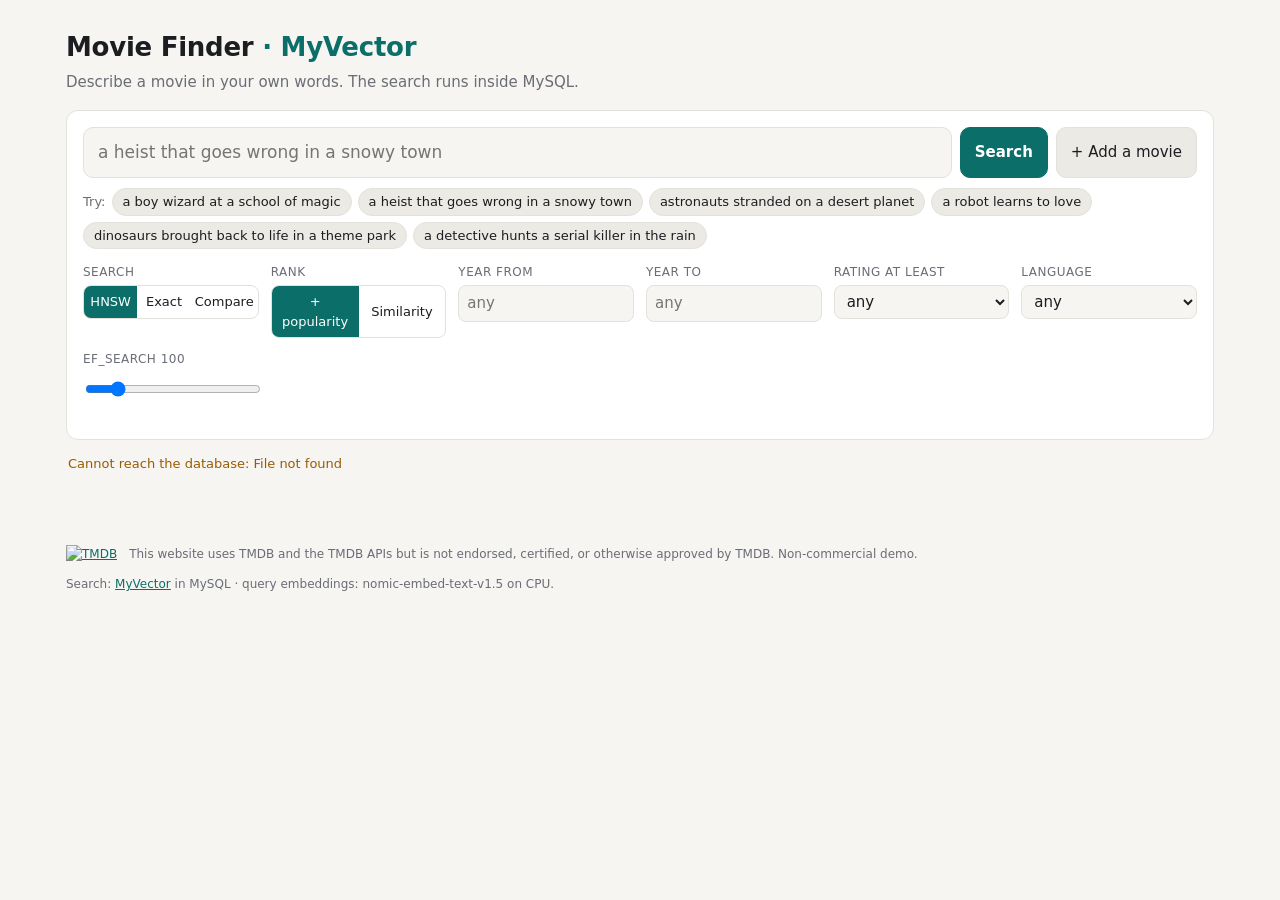
==== examples/movie-finder/app/static/index.html @ 1c7c9b96 "feat(examples): Movie Finder demo app over ~1M TMDB movies A docker compose demo (examples/movie-fin" ====
<!doctype html>
<html lang="en">
<head>
<meta charset="utf-8">
<meta name="viewport" content="width=device-width, initial-scale=1">
<title>MyVector Movie Finder</title>
<style>
  :root {
    --bg: #f6f5f2; --panel: #ffffff; --ink: #1c1d21; --muted: #6a6d76; --line: #e3e1dc;
    --accent: #0b6e69; --accent-ink: #ffffff; --chip: #eceae4; --code: #f1efe9; --warn: #9a5b00;
  }
  @media (prefers-color-scheme: dark) {
    :root {
      --bg: #121317; --panel: #1b1d22; --ink: #e9e8e4; --muted: #9a9ca4; --line: #2c2f36;
      --accent: #3fb6ad; --accent-ink: #0d1413; --chip: #262930; --code: #16181c; --warn: #e0a64a;
    }
  }
  * { box-sizing: border-box; }
  body { margin: 0; background: var(--bg); color: var(--ink);
         font: 15px/1.5 system-ui, -apple-system, "Segoe UI", sans-serif; }
  a { color: var(--accent); }
  header { padding: 28px 16px 8px; max-width: 1180px; margin: 0 auto; }
  h1 { margin: 0; font-size: 26px; letter-spacing: -0.01em; }
  h1 span { color: var(--accent); }
  .sub { color: var(--muted); margin: 4px 0 0; }
  main { max-width: 1180px; margin: 0 auto; padding: 8px 16px 40px; }
  .panel { background: var(--panel); border: 1px solid var(--line); border-radius: 12px; padding: 16px; }
  form.search { display: flex; gap: 8px; flex-wrap: wrap; }
  form.search input[type=text] { flex: 1 1 260px; min-width: 0; font: inherit; font-size: 17px; padding: 12px 14px;
      border: 1px solid var(--line); border-radius: 10px; background: var(--bg); color: var(--ink); }
  button { font: inherit; border: 1px solid var(--line); background: var(--chip); color: var(--ink);
           border-radius: 10px; padding: 8px 14px; cursor: pointer; }
  button.primary { background: var(--accent); color: var(--accent-ink); border-color: var(--accent); font-weight: 600; }
  button:disabled { opacity: .5; cursor: default; }
  .examples { margin-top: 10px; display: flex; flex-wrap: wrap; gap: 6px; align-items: center; color: var(--muted); font-size: 13px; }
  .examples button { font-size: 13px; padding: 3px 10px; border-radius: 999px; }
  .controls { display: grid; grid-template-columns: repeat(auto-fit, minmax(150px, 1fr)); gap: 12px; margin-top: 14px; }
  .controls label { display: block; font-size: 12px; color: var(--muted); margin-bottom: 4px; text-transform: uppercase; letter-spacing: .04em; }
  .controls select, .controls input { width: 100%; font: inherit; padding: 6px 8px; border: 1px solid var(--line);
      border-radius: 8px; background: var(--bg); color: var(--ink); }
  .seg { display: flex; border: 1px solid var(--line); border-radius: 8px; overflow: hidden; }
  .seg button { flex: 1; border: 0; border-radius: 0; padding: 6px 4px; font-size: 13px; background: transparent; }
  .seg button.on { background: var(--accent); color: var(--accent-ink); }
  .genres { display: flex; flex-wrap: wrap; gap: 4px; margin-top: 12px; }
  .genres button { font-size: 12px; padding: 2px 9px; border-radius: 999px; }
  .genres button.on { background: var(--accent); color: var(--accent-ink); border-color: var(--accent); }
  .stats { display: flex; flex-wrap: wrap; gap: 18px; margin: 14px 2px; color: var(--muted); font-size: 13px; }
  .stats b { color: var(--ink); font-variant-numeric: tabular-nums; }
  .why { margin: 0 0 12px; padding: 10px 12px; border-left: 3px solid var(--accent); background: var(--panel); border-radius: 6px; font-size: 14px; }
  .cols { display: grid; gap: 16px; }
  .cols.two { grid-template-columns: minmax(0, 1fr) minmax(0, 1fr); }
  .cols > div { min-width: 0; }
  @media (max-width: 860px) { .cols.two { grid-template-columns: 1fr; } }
  .colhead { display: flex; justify-content: space-between; align-items: baseline; margin: 0 0 8px; }
  .colhead h2 { font-size: 15px; margin: 0; }
  .colhead span { color: var(--muted); font-size: 13px; font-variant-numeric: tabular-nums; }
  .grid { display: grid; grid-template-columns: repeat(auto-fill, minmax(330px, 1fr)); gap: 10px; }
  .cols.two .grid { grid-template-columns: 1fr; }
  .card { display: flex; gap: 12px; background: var(--panel); border: 1px solid var(--line); border-radius: 12px; padding: 10px; }
  .card.hit { outline: 2px solid var(--accent); }
  .card.miss { opacity: .6; }
  .poster { width: 72px; height: 108px; flex: none; border-radius: 6px; background: var(--chip) center/cover no-repeat;
            display: grid; place-items: center; color: var(--muted); font-size: 11px; text-align: center; }
  .card h3 { margin: 0; font-size: 15px; line-height: 1.3; }
  .card .meta { color: var(--muted); font-size: 12px; margin: 2px 0 4px; }
  .card p { margin: 0; font-size: 13px; display: -webkit-box; -webkit-line-clamp: 3; -webkit-box-orient: vertical; overflow: hidden; }
  .card .row { display: flex; gap: 8px; align-items: center; margin-top: 6px; font-size: 12px; }
  .card .row button { font-size: 12px; padding: 2px 8px; }
  .dist { margin-left: auto; color: var(--muted); font-variant-numeric: tabular-nums; }
  details.sql { margin-top: 14px; }
  details.sql summary { cursor: pointer; color: var(--muted); font-size: 13px; }
  pre { background: var(--code); border: 1px solid var(--line); border-radius: 8px; padding: 10px 12px;
        overflow-x: auto; font: 12.5px/1.5 ui-monospace, SFMono-Regular, Menlo, monospace; margin: 8px 0 0; white-space: pre; }
  pre .ms { color: var(--muted); }
  .source { margin: 0 0 12px; font-size: 14px; }
  .empty { color: var(--muted); padding: 20px 4px; }
  .error { color: var(--warn); }
  dialog { border: 1px solid var(--line); border-radius: 14px; background: var(--panel); color: var(--ink); width: min(560px, 92vw); }
  dialog label { display: block; font-size: 12px; color: var(--muted); margin: 10px 0 4px; }
  dialog input, dialog textarea { width: 100%; font: inherit; padding: 8px; border: 1px solid var(--line); border-radius: 8px; background: var(--bg); color: var(--ink); }
  dialog textarea { min-height: 110px; }
  .dlg-actions { display: flex; justify-content: flex-end; gap: 8px; margin-top: 14px; }
  footer { max-width: 1180px; margin: 0 auto; padding: 18px 16px 40px; color: var(--muted); font-size: 12px; display: flex; gap: 12px; align-items: center; flex-wrap: wrap; }
  footer img { height: 14px; }
</style>
</head>
<body>
<header>
  <h1>Movie Finder <span>· MyVector</span></h1>
  <p class="sub" id="sub">Describe a movie in your own words. The search runs inside MySQL.</p>
</header>
<main>
  <section class="panel">
    <form class="search" id="form">
      <input type="text" id="q" placeholder="a heist that goes wrong in a snowy town" autocomplete="off" required minlength="2">
      <button class="primary" id="go">Search</button>
      <button type="button" id="add">+ Add a movie</button>
    </form>
    <div class="examples" id="examples">Try:</div>
    <div class="controls">
      <div><label>Search</label>
        <div class="seg" id="mode">
          <button type="button" data-v="ann" class="on" title="HNSW index (approximate)">HNSW</button>
          <button type="button" data-v="exact" title="Scan every row">Exact</button>
          <button type="button" data-v="compare" title="Run both, measure recall">Compare</button>
        </div></div>
      <div><label>Rank</label>
        <div class="seg" id="rank">
          <button type="button" data-v="popular" class="on" title="Similarity, with a small boost for films many people rated">+ popularity</button>
          <button type="button" data-v="similar" title="Vector distance only">Similarity</button>
        </div></div>
      <div><label for="year_min">Year from</label><input id="year_min" type="number" min="1870" max="2100" placeholder="any"></div>
      <div><label for="year_max">Year to</label><input id="year_max" type="number" min="1870" max="2100" placeholder="any"></div>
      <div><label for="min_rating">Rating at least</label>
        <select id="min_rating"><option value="">any</option><option>6</option><option>7</option><option>8</option></select></div>
      <div><label for="language">Language</label><select id="language"><option value="">any</option></select></div>
      <div><label for="ef">ef_search <span id="efv">100</span></label><input id="ef" type="range" min="10" max="800" step="10" value="100"></div>
    </div>
    <div class="genres" id="genres"></div>
  </section>

  <div class="stats" id="stats"></div>
  <div id="results"></div>
</main>

<dialog id="dlg">
  <form method="dialog" id="addform">
    <h2 style="margin:0 0 4px;font-size:18px">Add a movie</h2>
    <p class="sub" style="margin:0">It is embedded here and INSERTed into MySQL. MyVector's binlog listener adds it to the HNSW index (<code>online=Y</code>), with no rebuild.</p>
    <label for="nt">Title</label><input id="nt" required maxlength="200" placeholder="The Lighthouse Keeper's Cat">
    <label for="ny">Year</label><input id="ny" type="number" min="1870" max="2100" placeholder="2026">
    <label for="no">Plot</label><textarea id="no" required minlength="20" maxlength="2000" placeholder="A ship's cat stranded on a remote lighthouse..."></textarea>
    <div class="dlg-actions"><button value="cancel" formnovalidate>Cancel</button><button class="primary" id="addgo" value="ok">Add and search</button></div>
  </form>
</dialog>

<footer>
  <a href="https://www.themoviedb.org/" target="_blank" rel="noopener"><img alt="TMDB" src="https://www.themoviedb.org/assets/2/v4/logos/v2/blue_short-8e7b30f73a4020692ccca9c88bafe5dcb6f8a62a4c6bc55cd9ba82bb2cd95f6c.svg"></a>
  <span>This website uses TMDB and the TMDB APIs but is not endorsed, certified, or otherwise approved by TMDB. Non-commercial demo.</span>
  <span>Search: <a href="https://github.com/askdba/myvector" target="_blank" rel="noopener">MyVector</a> in MySQL · query embeddings: nomic-embed-text-v1.5 on CPU.</span>
</footer>

<script>
const $ = (id) => document.getElementById(id);
const EXAMPLES = [
  "a boy wizard at a school of magic",
  "a heist that goes wrong in a snowy town",
  "astronauts stranded on a desert planet",
  "a robot learns to love",
  "dinosaurs brought back to life in a theme park",
  "a detective hunts a serial killer in the rain",
];
const state = { mode: "ann", rank: "popular", genres: new Set(), last: null, highlight: null, meta: null };
const esc = (s) => String(s ?? "").replace(/[&<>"']/g, (c) => ({ "&": "&amp;", "<": "&lt;", ">": "&gt;", '"': "&quot;", "'": "&#39;" }[c]));
const fmt = (n) => Number(n).toLocaleString();
const ms = (x) => x < 10 ? x.toFixed(1) + " ms" : Math.round(x) + " ms";

async function api(path, opts) {
  const r = await fetch(path, opts);
  const body = await r.json().catch(() => ({}));
  if (!r.ok) throw new Error(body.detail ? (typeof body.detail === "string" ? body.detail : JSON.stringify(body.detail)) : r.statusText);
  return body;
}

function params() {
  const p = new URLSearchParams({ k: 10, ef: $("ef").value, mode: state.mode, rank: state.rank });
  for (const g of state.genres) p.append("genres", g);
  for (const id of ["year_min", "year_max", "min_rating", "language"]) if ($(id).value) p.set(id, $(id).value);
  return p;
}

function card(m, cls = "") {
  const poster = m.poster_path ? `style="background-image:url('https://image.tmdb.org/t/p/w185${esc(m.poster_path)}')"` : "";
  const meta = [m.year, m.genres, m.vote_count ? `★ ${m.vote_average?.toFixed(1)} (${fmt(m.vote_count)})` : null, m.language].filter(Boolean).join(" · ");
  return `<div class="card ${cls}">
    <div class="poster" ${poster}>${m.poster_path ? "" : "no poster"}</div>
    <div style="min-width:0;flex:1">
      <h3>${esc(m.title)}</h3><div class="meta">${esc(meta)}</div>
      <p>${esc(m.overview)}</p>
      <div class="row"><button data-like="${m.id}">More like this</button>
        ${m.distance != null ? `<span class="dist">distance ${m.distance.toFixed(4)}</span>` : ""}</div>
    </div></div>`;
}

function sqlBlock(steps) {
  return steps.map((s) => typeof s === "string" ? esc(s)
    : `${esc(s.sql)}${s.note ? `\n<span class="ms">-- ${esc(s.note)}</span>` : ""}${s.ms ? `\n<span class="ms">-- ${ms(s.ms)}</span>` : ""}`).join("\n\n");
}

function column(title, part, cmpIds) {
  const rows = part.rows.map((m) => card(m, m.id === state.highlight ? "hit" : (cmpIds && !cmpIds.has(m.id) ? "miss" : ""))).join("");
  return `<div><div class="colhead"><h2>${title}</h2><span>${ms(part.ms)} in MySQL</span></div>
    <div class="grid">${rows || '<div class="empty">No movies found.</div>'}</div>
    <details class="sql"><summary>SQL that ran</summary><pre>${sqlBlock(part.steps)}</pre></details></div>`;
}

function render(out) {
  state.last = out;
  let html = "";
  if (out.source) html += `<p class="source">Movies like <b>${esc(out.source.title)}</b>${out.source.year ? ` (${out.source.year})` : ""}: its stored vector is the query, with no model call.</p>`;
  if (out.ann && out.ann.path && out.ann.path.kind !== "plain") html += `<p class="why"><b>Filter path:</b> ${esc(out.ann.path.why)}.</p>`;
  if (out.mode === "compare") {
    const exactIds = new Set(out.exact.rows.map((r) => r.id));
    html += `<p class="why"><b>Recall@10: ${(out.recall * 100).toFixed(0)}%</b>. HNSW found ${out.ann.rows.filter((r) => exactIds.has(r.id)).length} of the exact top ${out.exact.rows.length}
      in ${ms(out.ann.ms)}, against ${ms(out.exact.ms)} for the full scan (${(out.exact.ms / Math.max(out.ann.ms, 0.1)).toFixed(0)}× slower). Raise ef_search for higher recall. (Compare ranks by distance alone.)</p>`;
    html += `<div class="cols two">${column("HNSW index", out.ann, exactIds)}${column("Exact (scan every row)", out.exact)}</div>`;
  } else {
    html += `<div class="cols">${column(out.mode === "ann" ? "HNSW index" : "Exact (scan every row)", out[out.mode])}</div>`;
  }
  $("results").innerHTML = html;
  const part = out[out.mode === "exact" ? "exact" : "ann"];
  stat(out.embed_ms ? `query embedded in <b>${ms(out.embed_ms)}</b>` : null, `search <b>${ms(part.ms)}</b>`);
}

function stat(...extra) {
  const m = state.meta;
  if (!m) return;
  const items = [`<span><b>${fmt(m.movies)}</b> movies in MySQL</span>`, `<span>index <b>${esc(m.index)}</b></span>`];
  for (const e of extra) if (e) items.push(`<span>${e}</span>`);
  $("stats").innerHTML = items.join("");
}

async function run(fn) {
  $("go").disabled = true;
  $("results").innerHTML = '<div class="empty">Searching…</div>';
  try { render(await fn()); }
  catch (e) { $("results").innerHTML = `<div class="empty error">${esc(e.message)}</div>`; }
  finally { $("go").disabled = false; }
}

const search = () => { state.highlight = null; state.lastQuery = { q: $("q").value };
  const p = params(); p.set("q", $("q").value); return run(() => api("/api/search?" + p)); };
const similar = (id) => { state.lastQuery = { id }; return run(() => api(`/api/similar/${id}?` + params())); };
const rerun = () => state.lastQuery?.id ? similar(state.lastQuery.id) : ($("q").value.length > 1 && search());

$("form").addEventListener("submit", (e) => { e.preventDefault(); search(); });
$("results").addEventListener("click", (e) => { const id = e.target.dataset.like; if (id) { similar(id); scrollTo({ top: 0, behavior: "smooth" }); } });
$("mode").addEventListener("click", (e) => { const v = e.target.dataset.v; if (!v) return;
  state.mode = v; for (const b of $("mode").children) b.classList.toggle("on", b.dataset.v === v); rerun(); });
$("rank").addEventListener("click", (e) => { const v = e.target.dataset.v; if (!v) return;
  state.rank = v; for (const b of $("rank").children) b.classList.toggle("on", b.dataset.v === v); rerun(); });
$("ef").addEventListener("input", () => $("efv").textContent = $("ef").value);
$("ef").addEventListener("change", rerun);
for (const id of ["year_min", "year_max", "min_rating", "language"]) $(id).addEventListener("change", rerun);

for (const ex of EXAMPLES) {
  const b = document.createElement("button"); b.type = "button"; b.textContent = ex;
  b.onclick = () => { $("q").value = ex; search(); }; $("examples").append(b);
}

$("add").onclick = () => $("dlg").showModal();
$("addform").addEventListener("submit", async (e) => {
  if (e.submitter?.value !== "ok") return;
  e.preventDefault();
  const body = { title: $("nt").value, year: $("ny").value ? +$("ny").value : null, overview: $("no").value };
  $("addgo").disabled = true;
  try {
    const r = await api("/api/movies", { method: "POST", headers: { "Content-Type": "application/json" }, body: JSON.stringify(body) });
    $("dlg").close();
    $("results").innerHTML = `<div class="empty">Inserted movie ${r.id}. Waiting for the binlog listener to add it to the index…</div>`;
    const t0 = performance.now();
    let found = false;
    for (let i = 0; i < 40 && !found; i++) { found = (await api(`/api/indexed/${r.id}`)).indexed; if (!found) await new Promise((res) => setTimeout(res, 250)); }
    const secs = ((performance.now() - t0) / 1000).toFixed(1);
    state.highlight = r.id; $("q").value = body.overview.slice(0, 200);
    const p = params(); p.set("q", $("q").value);
    await run(() => api("/api/search?" + p));
    $("results").insertAdjacentHTML("afterbegin", found
      ? `<p class="why"><b>${esc(body.title)}</b> was searchable ${secs}s after the INSERT: the index was updated online, without a rebuild. It is outlined below.</p>`
      : `<p class="why error">The movie was inserted but is not in the index after ${secs}s. Is the binlog listener running? (See the README.)</p>`);
  } catch (err) { alert(err.message); }
  finally { $("addgo").disabled = false; }
});

(async () => {
  try {
    const m = state.meta = await api("/api/meta");
    for (const g of m.genres) {
      const b = document.createElement("button"); b.type = "button"; b.textContent = g;
      b.onclick = () => { state.genres.has(g) ? state.genres.delete(g) : state.genres.add(g); b.classList.toggle("on"); rerun(); };
      $("genres").append(b);
    }
    for (const l of m.languages) $("language").insertAdjacentHTML("beforeend", `<option>${esc(l)}</option>`);
    $("sub").textContent = `Describe a movie in your own words. ${fmt(m.movies)} movies; the vector search runs inside MySQL.`;
    stat();
  } catch (e) { $("stats").innerHTML = `<span class="error">Cannot reach the database: ${esc(e.message)}</span>`; }
})();
</script>
</body>
</html>
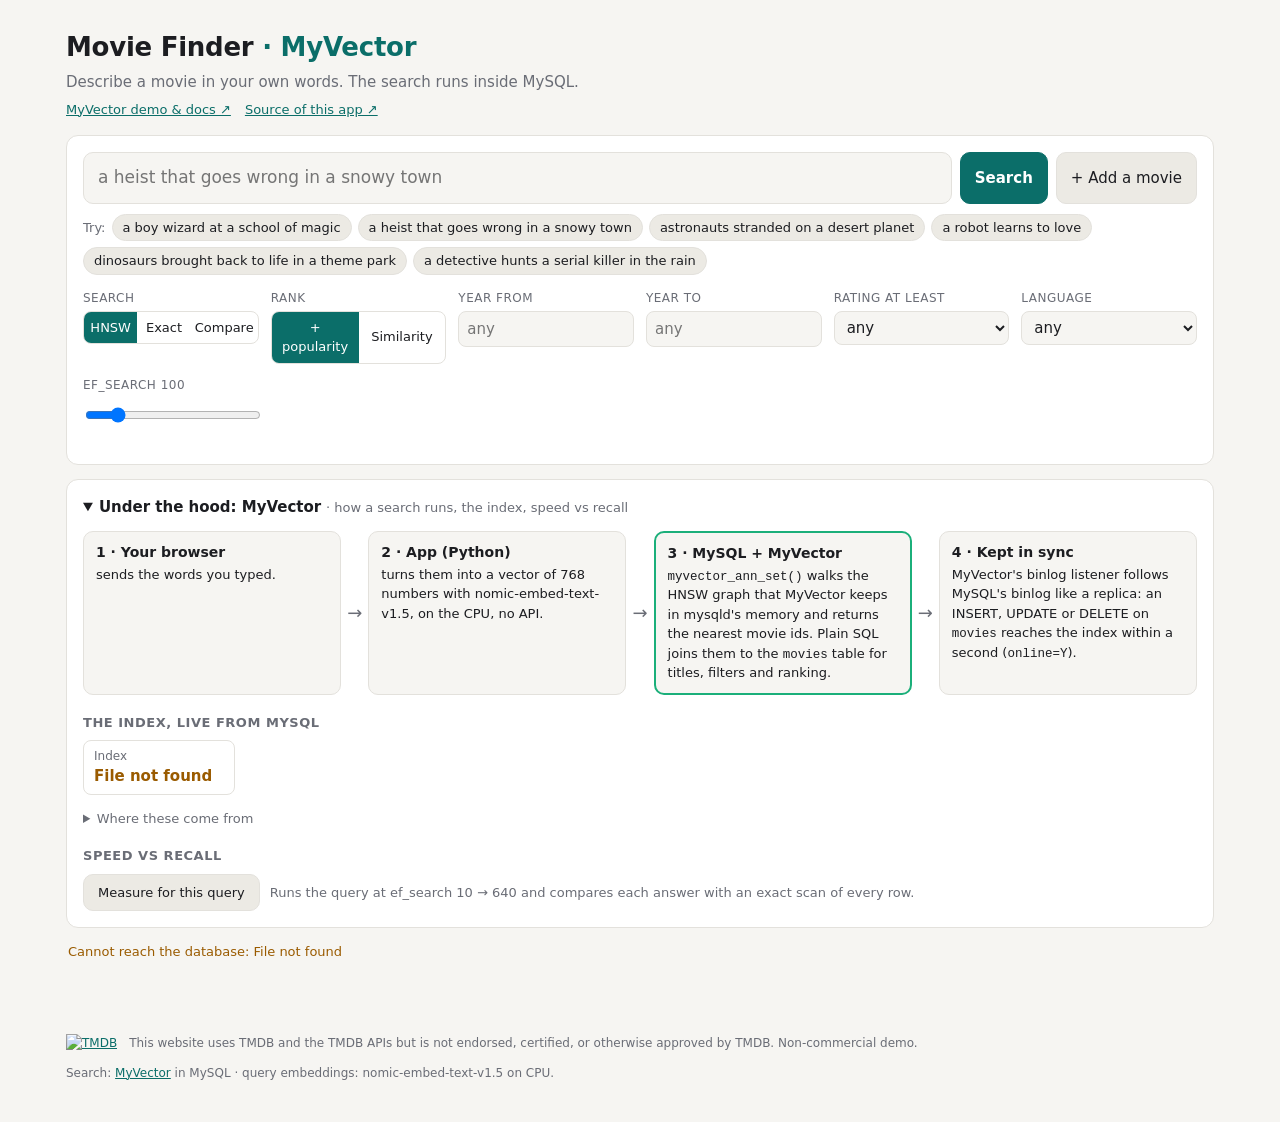
==== commit ca04d4e1: "feat(examples): movie-finder shows MyVector under the hood; docs Demo section The app now shows that" ====
--- a/examples/movie-finder/app/static/index.html
+++ b/examples/movie-finder/app/static/index.html
@@ -8,11 +8,15 @@
   :root {
     --bg: #f6f5f2; --panel: #ffffff; --ink: #1c1d21; --muted: #6a6d76; --line: #e3e1dc;
     --accent: #0b6e69; --accent-ink: #ffffff; --chip: #eceae4; --code: #f1efe9; --warn: #9a5b00;
+    /* chart series: validated categorical palette, light surface */
+    --s1: #2a78d6; --s2: #eb6834; --s3: #1baf7a; --s4: #eda100; --s5: #e87ba4;
   }
   @media (prefers-color-scheme: dark) {
     :root {
       --bg: #121317; --panel: #1b1d22; --ink: #e9e8e4; --muted: #9a9ca4; --line: #2c2f36;
       --accent: #3fb6ad; --accent-ink: #0d1413; --chip: #262930; --code: #16181c; --warn: #e0a64a;
+      /* the same hues stepped for the dark surface, validated against #1b1d22 */
+      --s1: #3987e5; --s2: #d95926; --s3: #199e70; --s4: #c98500; --s5: #d55181;
     }
   }
   * { box-sizing: border-box; }
@@ -82,12 +86,51 @@
   .dlg-actions { display: flex; justify-content: flex-end; gap: 8px; margin-top: 14px; }
   footer { max-width: 1180px; margin: 0 auto; padding: 18px 16px 40px; color: var(--muted); font-size: 12px; display: flex; gap: 12px; align-items: center; flex-wrap: wrap; }
   footer img { height: 14px; }
+  .toplinks { margin-top: 6px; font-size: 13px; display: flex; gap: 14px; flex-wrap: wrap; }
+  details.hood { margin-top: 14px; }
+  details.hood > summary { cursor: pointer; font-size: 15px; }
+  details.hood > summary span { color: var(--muted); font-size: 13px; }
+  .hood h3 { font-size: 13px; text-transform: uppercase; letter-spacing: .04em; color: var(--muted); margin: 18px 0 8px; }
+  .flow { display: flex; gap: 6px; align-items: stretch; flex-wrap: wrap; margin-top: 12px; }
+  .flow .box { flex: 1 1 190px; border: 1px solid var(--line); border-radius: 10px; padding: 10px 12px; font-size: 13px; background: var(--bg); }
+  .flow .box b { display: block; font-size: 14px; margin-bottom: 2px; }
+  .flow .box.mv { border: 2px solid var(--s3); }
+  .flow .arrow { align-self: center; color: var(--muted); font-size: 18px; }
+  @media (max-width: 760px) { .flow .arrow { display: none; } }
+  code { font: 12.5px ui-monospace, SFMono-Regular, Menlo, monospace; }
+  .kv { display: grid; grid-template-columns: repeat(auto-fill, minmax(150px, 1fr)); gap: 8px; margin: 0; }
+  .kv div { border: 1px solid var(--line); border-radius: 8px; padding: 6px 10px; }
+  .kv dt { font-size: 12px; color: var(--muted); }
+  .kv dd { margin: 0; font-weight: 600; font-variant-numeric: tabular-nums; }
+  .pipeline { margin: 0 0 10px; }
+  .pipeline .head { font-size: 13px; margin-bottom: 4px; }
+  .pipeline .bar { display: flex; gap: 2px; height: 14px; }
+  .pipeline .bar span { min-width: 4px; border-radius: 4px; }
+  .legend { display: flex; flex-wrap: wrap; gap: 4px 14px; font-size: 12px; color: var(--muted); margin-top: 6px; }
+  .legend i { display: inline-block; width: 10px; height: 10px; border-radius: 3px; margin-right: 5px; vertical-align: -1px; }
+  .legend b { color: var(--ink); font-weight: 600; font-variant-numeric: tabular-nums; }
+  .sweep-row { display: flex; gap: 10px; align-items: center; flex-wrap: wrap; font-size: 13px; color: var(--muted); }
+  .chart { position: relative; margin-top: 10px; }
+  .chart svg { display: block; max-width: 100%; }
+  .chart .axis { fill: var(--muted); font-size: 11px; }
+  .chart .gridl { stroke: var(--line); stroke-width: 1; }
+  .chart .lbl { fill: var(--ink); font-size: 11px; }
+  .tip { position: absolute; pointer-events: none; background: var(--panel); border: 1px solid var(--line); border-radius: 8px;
+         padding: 6px 9px; font-size: 12px; box-shadow: 0 2px 8px rgba(0,0,0,.15); white-space: nowrap; display: none; }
+  table.data { border-collapse: collapse; font-size: 12.5px; margin-top: 8px; font-variant-numeric: tabular-nums; }
+  table.data th, table.data td { border-bottom: 1px solid var(--line); padding: 3px 12px 3px 0; text-align: right; }
+  table.data th:first-child, table.data td:first-child { text-align: left; }
+  .cap { font-size: 12px; color: var(--muted); margin: 6px 0 0; }
 </style>
 </head>
 <body>
 <header>
   <h1>Movie Finder <span>· MyVector</span></h1>
   <p class="sub" id="sub">Describe a movie in your own words. The search runs inside MySQL.</p>
+  <div class="toplinks">
+    <a href="https://myvector.online/DEMO/" target="_blank" rel="noopener">MyVector demo &amp; docs ↗</a>
+    <a href="https://github.com/askdba/myvector/tree/main/examples/movie-finder" target="_blank" rel="noopener">Source of this app ↗</a>
+  </div>
 </header>
 <main>
   <section class="panel">
@@ -119,6 +162,26 @@
     <div class="genres" id="genres"></div>
   </section>
 
+  <details class="panel hood" id="hood">
+    <summary><b>Under the hood: MyVector</b> <span>· how a search runs, the index, speed vs recall</span></summary>
+    <div class="flow">
+      <div class="box"><b>1 · Your browser</b>sends the words you typed.</div>
+      <div class="arrow">→</div>
+      <div class="box"><b>2 · App (Python)</b>turns them into a vector of 768 numbers with nomic-embed-text-v1.5, on the CPU, no API.</div>
+      <div class="arrow">→</div>
+      <div class="box mv"><b>3 · MySQL + MyVector</b><code>myvector_ann_set()</code> walks the HNSW graph that MyVector keeps in mysqld's memory and returns the nearest movie ids. Plain SQL joins them to the <code>movies</code> table for titles, filters and ranking.</div>
+      <div class="arrow">→</div>
+      <div class="box"><b>4 · Kept in sync</b>MyVector's binlog listener follows MySQL's binlog like a replica: an INSERT, UPDATE or DELETE on <code>movies</code> reaches the index within a second (<code>online=Y</code>).</div>
+    </div>
+    <h3>The index, live from MySQL</h3>
+    <dl class="kv" id="idx"><div><dt>Loading</dt><dd>…</dd></div></dl>
+    <details class="sql"><summary>Where these come from</summary><pre id="idxsql"></pre></details>
+    <h3>Speed vs recall</h3>
+    <div class="sweep-row"><button type="button" id="sweepgo">Measure for this query</button>
+      <span id="sweepnote">Runs the query at ef_search 10 → 640 and compares each answer with an exact scan of every row.</span></div>
+    <div id="sweepout"></div>
+  </details>
+
   <div class="stats" id="stats"></div>
   <div id="results"></div>
 </main>
@@ -187,9 +250,32 @@
     : `${esc(s.sql)}${s.note ? `\n<span class="ms">-- ${esc(s.note)}</span>` : ""}${s.ms ? `\n<span class="ms">-- ${ms(s.ms)}</span>` : ""}`).join("\n\n");
 }
 
-function column(title, part, cmpIds) {
+const STAGES = [
+  ["embed", "Embed the query (app, CPU)", "--s1"],
+  ["filter", "Count filter matches (MySQL indexes)", "--s2"],
+  ["myvector", "MyVector HNSW search (in mysqld)", "--s3"],
+  ["fetch", "Fetch and rank rows (SQL)", "--s4"],
+  ["scan", "Exact scan, no index", "--s5"],
+];
+
+function pipeline(part, embedMs) {
+  const t = { embed: embedMs || 0 };
+  for (const s of part.steps) if (typeof s !== "string" && s.stage) t[s.stage] = (t[s.stage] || 0) + s.ms;
+  const total = Object.values(t).reduce((a, b) => a + b, 0) || 1;
+  const used = STAGES.filter(([k]) => t[k] > 0);
+  const bar = used.map(([k, name, c]) =>
+    `<span style="flex:${t[k]} 1 0;background:var(${c})" title="${esc(name)}: ${ms(t[k])}"></span>`).join("");
+  const legend = used.map(([k, name, c]) => `<span><i style="background:var(${c})"></i>${esc(name)} <b>${ms(t[k])}</b></span>`).join("");
+  const head = t.myvector != null
+    ? `MyVector's search took <b>${ms(t.myvector)}</b> of <b>${ms(total)}</b> end to end`
+    : `The exact scan took <b>${ms(t.scan || 0)}</b> of <b>${ms(total)}</b> end to end`;
+  return `<div class="pipeline"><div class="head">${head}</div><div class="bar">${bar}</div><div class="legend">${legend}</div></div>`;
+}
+
+function column(title, part, cmpIds, embedMs) {
   const rows = part.rows.map((m) => card(m, m.id === state.highlight ? "hit" : (cmpIds && !cmpIds.has(m.id) ? "miss" : ""))).join("");
   return `<div><div class="colhead"><h2>${title}</h2><span>${ms(part.ms)} in MySQL</span></div>
+    ${pipeline(part, embedMs)}
     <div class="grid">${rows || '<div class="empty">No movies found.</div>'}</div>
     <details class="sql"><summary>SQL that ran</summary><pre>${sqlBlock(part.steps)}</pre></details></div>`;
 }
@@ -203,9 +289,9 @@
     const exactIds = new Set(out.exact.rows.map((r) => r.id));
     html += `<p class="why"><b>Recall@10: ${(out.recall * 100).toFixed(0)}%</b>. HNSW found ${out.ann.rows.filter((r) => exactIds.has(r.id)).length} of the exact top ${out.exact.rows.length}
       in ${ms(out.ann.ms)}, against ${ms(out.exact.ms)} for the full scan (${(out.exact.ms / Math.max(out.ann.ms, 0.1)).toFixed(0)}× slower). Raise ef_search for higher recall. (Compare ranks by distance alone.)</p>`;
-    html += `<div class="cols two">${column("HNSW index", out.ann, exactIds)}${column("Exact (scan every row)", out.exact)}</div>`;
+    html += `<div class="cols two">${column("HNSW index", out.ann, exactIds, out.embed_ms)}${column("Exact (scan every row)", out.exact, null, out.embed_ms)}</div>`;
   } else {
-    html += `<div class="cols">${column(out.mode === "ann" ? "HNSW index" : "Exact (scan every row)", out[out.mode])}</div>`;
+    html += `<div class="cols">${column(out.mode === "ann" ? "HNSW index" : "Exact (scan every row)", out[out.mode], null, out.embed_ms)}</div>`;
   }
   $("results").innerHTML = html;
   const part = out[out.mode === "exact" ? "exact" : "ann"];
@@ -266,11 +352,102 @@
     const p = params(); p.set("q", $("q").value);
     await run(() => api("/api/search?" + p));
     $("results").insertAdjacentHTML("afterbegin", found
-      ? `<p class="why"><b>${esc(body.title)}</b> was searchable ${secs}s after the INSERT: the index was updated online, without a rebuild. It is outlined below.</p>`
+      ? `<p class="why"><b>${esc(body.title)}</b> was searchable ${secs}s after the INSERT: MyVector's binlog listener added it to the index online, without a rebuild. It is outlined below.</p>`
       : `<p class="why error">The movie was inserted but is not in the index after ${secs}s. Is the binlog listener running? (See the README.)</p>`);
+    loadIndex();
   } catch (err) { alert(err.message); }
   finally { $("addgo").disabled = false; }
 });
+
+const bytes = (b) => b >= 1e9 ? (b / 1e9).toFixed(1) + " GB" : Math.round(b / 1e6) + " MB";
+
+async function loadIndex() {
+  try {
+    const x = await api("/api/index");
+    const st = x.status, o = x.options;
+    const items = [
+      ["Runs as", `MyVector ${x.build}, MySQL ${x.mysql}`],
+      ["Index", `${st["Type"] || o.type} · ${st["Distance"] || o.dist}`],
+      ["Dimensions", st["Dimension"] || o.dim],
+      ["Rows indexed", fmt(st["Current Rows"] || 0)],
+      ["Capacity", fmt(st["Max. Capacity"] || o.size || 0)],
+      ["HNSW M / ef (build)", `${st["M"] || o.m} / ${o.ef || "–"}`],
+      ["Online updates", o.online === "Y" ? (x.listener ? "on · listener connected" : "on · listener not connected") : "off"],
+      ["Searches served", fmt(st["Searches"] || 0)],
+      ["Table on disk", bytes(x.table_bytes)],
+      ["Query model", `${x.model.split("/").pop()} · ${x.dim}-d`],
+    ];
+    $("idx").innerHTML = items.map(([k, v]) => `<div><dt>${esc(k)}</dt><dd>${esc(v)}</dd></div>`).join("");
+    $("idxsql").textContent = `${x.status_sql}\n-- ${Object.entries(st).map(([k, v]) => `${k}: ${v}`).join(", ")}\n\n` +
+      `SELECT info FROM mysql.myvector_columns WHERE db = 'movies' AND tbl = 'movies' AND col = 'embedding';\n` +
+      `-- ${Object.entries(o).map(([k, v]) => `${k}=${v}`).join(",")}\n\n` +
+      `SELECT COUNT(*) FROM information_schema.processlist WHERE command LIKE 'Binlog Dump%';\n` +
+      `-- ${x.listener ? "1: the listener is connected" : "0: no listener"}`;
+  } catch (e) { $("idx").innerHTML = `<div><dt>Index</dt><dd class="error">${esc(e.message)}</dd></div>`; }
+}
+
+function sweepChart(d) {
+  // Drawn at the container's real width, so text stays at its CSS size instead of scaling.
+  const W = Math.max(300, Math.round($("sweepout").clientWidth || 640)), H = 240, L = 46, R = 18, T = 18, B = 40;
+  const xs = d.points.map((p) => p.ms).concat([d.exact_ms]);
+  const x0 = Math.pow(10, Math.floor(Math.log10(Math.min(...xs) * 0.8)));
+  const x1 = Math.pow(10, Math.ceil(Math.log10(Math.max(...xs) * 1.2)));
+  const X = (v) => L + (Math.log10(v) - Math.log10(x0)) / (Math.log10(x1) - Math.log10(x0)) * (W - L - R);
+  const Y = (r) => T + (1 - r) * (H - T - B);
+  let g = "";
+  for (const r of [0, 0.25, 0.5, 0.75, 1]) g += `<line class="gridl" x1="${L}" x2="${W - R}" y1="${Y(r)}" y2="${Y(r)}"/>` +
+    `<text class="axis" x="${L - 6}" y="${Y(r) + 4}" text-anchor="end">${r * 100}%</text>`;
+  for (let v = x0; v <= x1 * 1.0001; v *= 10) g += `<text class="axis" x="${X(v)}" y="${H - B + 16}" text-anchor="middle">${v >= 1000 ? v / 1000 + " s" : v + " ms"}</text>`;
+  g += `<text class="axis" x="${(L + W - R) / 2}" y="${H - 6}" text-anchor="middle">search time (log scale)</text>`;
+  g += `<text class="axis" x="12" y="${(T + H - B) / 2}" text-anchor="middle" transform="rotate(-90 12 ${(T + H - B) / 2})">recall@${d.k}</text>`;
+  // exact scan: a reference line, not a series
+  const ex = X(d.exact_ms);
+  g += `<line x1="${ex}" x2="${ex}" y1="${T}" y2="${H - B}" stroke="var(--muted)" stroke-width="1.5" stroke-dasharray="4 4"/>` +
+       `<text class="lbl" x="${ex - 6}" y="${T + 10}" text-anchor="end">exact scan ${ms(d.exact_ms)}</text>`;
+  const pts = d.points;
+  g += `<path d="${pts.map((p, i) => `${i ? "L" : "M"}${X(p.ms).toFixed(1)},${Y(p.recall).toFixed(1)}`).join("")}" fill="none" stroke="var(--s3)" stroke-width="2"/>`;
+  const knee = pts.findIndex((p) => p.recall >= Math.max(...pts.map((q) => q.recall)));
+  pts.forEach((p, i) => {
+    g += `<circle cx="${X(p.ms)}" cy="${Y(p.recall)}" r="4.5" fill="var(--s3)" stroke="var(--panel)" stroke-width="2"/>`;
+    if (i === 0 || i === knee || i === pts.length - 1)
+      g += `<text class="lbl" x="${X(p.ms)}" y="${Y(p.recall) + (p.recall > 0.9 ? 18 : -10)}" text-anchor="middle">ef ${p.ef}</text>`;
+    g += `<circle class="hit" cx="${X(p.ms)}" cy="${Y(p.recall)}" r="13" fill="transparent" data-i="${i}"><title>ef_search ${p.ef}: ${ms(p.ms)}, recall ${(p.recall * 100).toFixed(0)}%</title></circle>`;
+  });
+  const best = pts[knee];
+  const rows = pts.map((p) => `<tr><td>${p.ef}</td><td>${ms(p.ms)}</td><td>${(p.recall * 100).toFixed(0)}%</td><td>${(d.exact_ms / p.ms).toFixed(0)}×</td></tr>`).join("");
+  return `<div class="chart"><svg width="${W}" height="${H}" viewBox="0 0 ${W} ${H}" role="img" aria-label="Recall against search time for each ef_search">${g}</svg><div class="tip" id="tip"></div></div>
+    <p class="cap">MyVector's HNSW search for this query (median of 3 runs) at each <code>ef_search</code>, against an exact scan of all ${fmt(state.meta?.movies || 0)} rows.
+      Unfiltered, ranked by distance. ef ${best.ef} reaches ${(best.recall * 100).toFixed(0)}% recall in ${ms(best.ms)}: ${(d.exact_ms / best.ms).toFixed(0)}× faster than the scan.</p>
+    <details class="sql"><summary>Table and SQL</summary>
+      <table class="data"><tr><th>ef_search</th><th>time</th><th>recall@${d.k}</th><th>faster than scan</th></tr>${rows}
+        <tr><td>exact scan</td><td>${ms(d.exact_ms)}</td><td>100%</td><td>1×</td></tr></table>
+      <pre>${esc(d.sql)}\n\n${esc(d.exact_sql)}</pre></details>`;
+}
+
+$("sweepgo").onclick = async () => {
+  const q = $("q").value.length > 1 ? $("q").value : EXAMPLES[0];
+  $("sweepgo").disabled = true;
+  $("sweepout").innerHTML = `<p class="cap">Measuring “${esc(q)}”… the exact scan reads every row, so this can take a few seconds at full size.</p>`;
+  try {
+    const d = await api("/api/sweep?" + new URLSearchParams({ q }));
+    $("sweepout").innerHTML = sweepChart(d);
+    const tip = $("tip"), box = $("sweepout").querySelector(".chart");
+    box.querySelectorAll("circle.hit").forEach((c) => {
+      c.addEventListener("mouseenter", () => {
+        const p = d.points[+c.dataset.i], r = box.getBoundingClientRect(), cr = c.getBoundingClientRect();
+        tip.innerHTML = `<b>ef_search ${p.ef}</b><br>${ms(p.ms)} · recall ${(p.recall * 100).toFixed(0)}%<br>${(d.exact_ms / p.ms).toFixed(0)}× faster than the scan`;
+        tip.style.display = "block";
+        tip.style.left = Math.min(cr.left - r.left + 14, r.width - tip.offsetWidth) + "px";
+        tip.style.top = (cr.top - r.top - tip.offsetHeight - 4) + "px";
+      });
+      c.addEventListener("mouseleave", () => { tip.style.display = "none"; });
+    });
+  } catch (e) { $("sweepout").innerHTML = `<p class="cap error">${esc(e.message)}</p>`; }
+  finally { $("sweepgo").disabled = false; }
+};
+
+if (matchMedia("(min-width: 900px)").matches) $("hood").open = true;
+loadIndex();
 
 (async () => {
   try {
